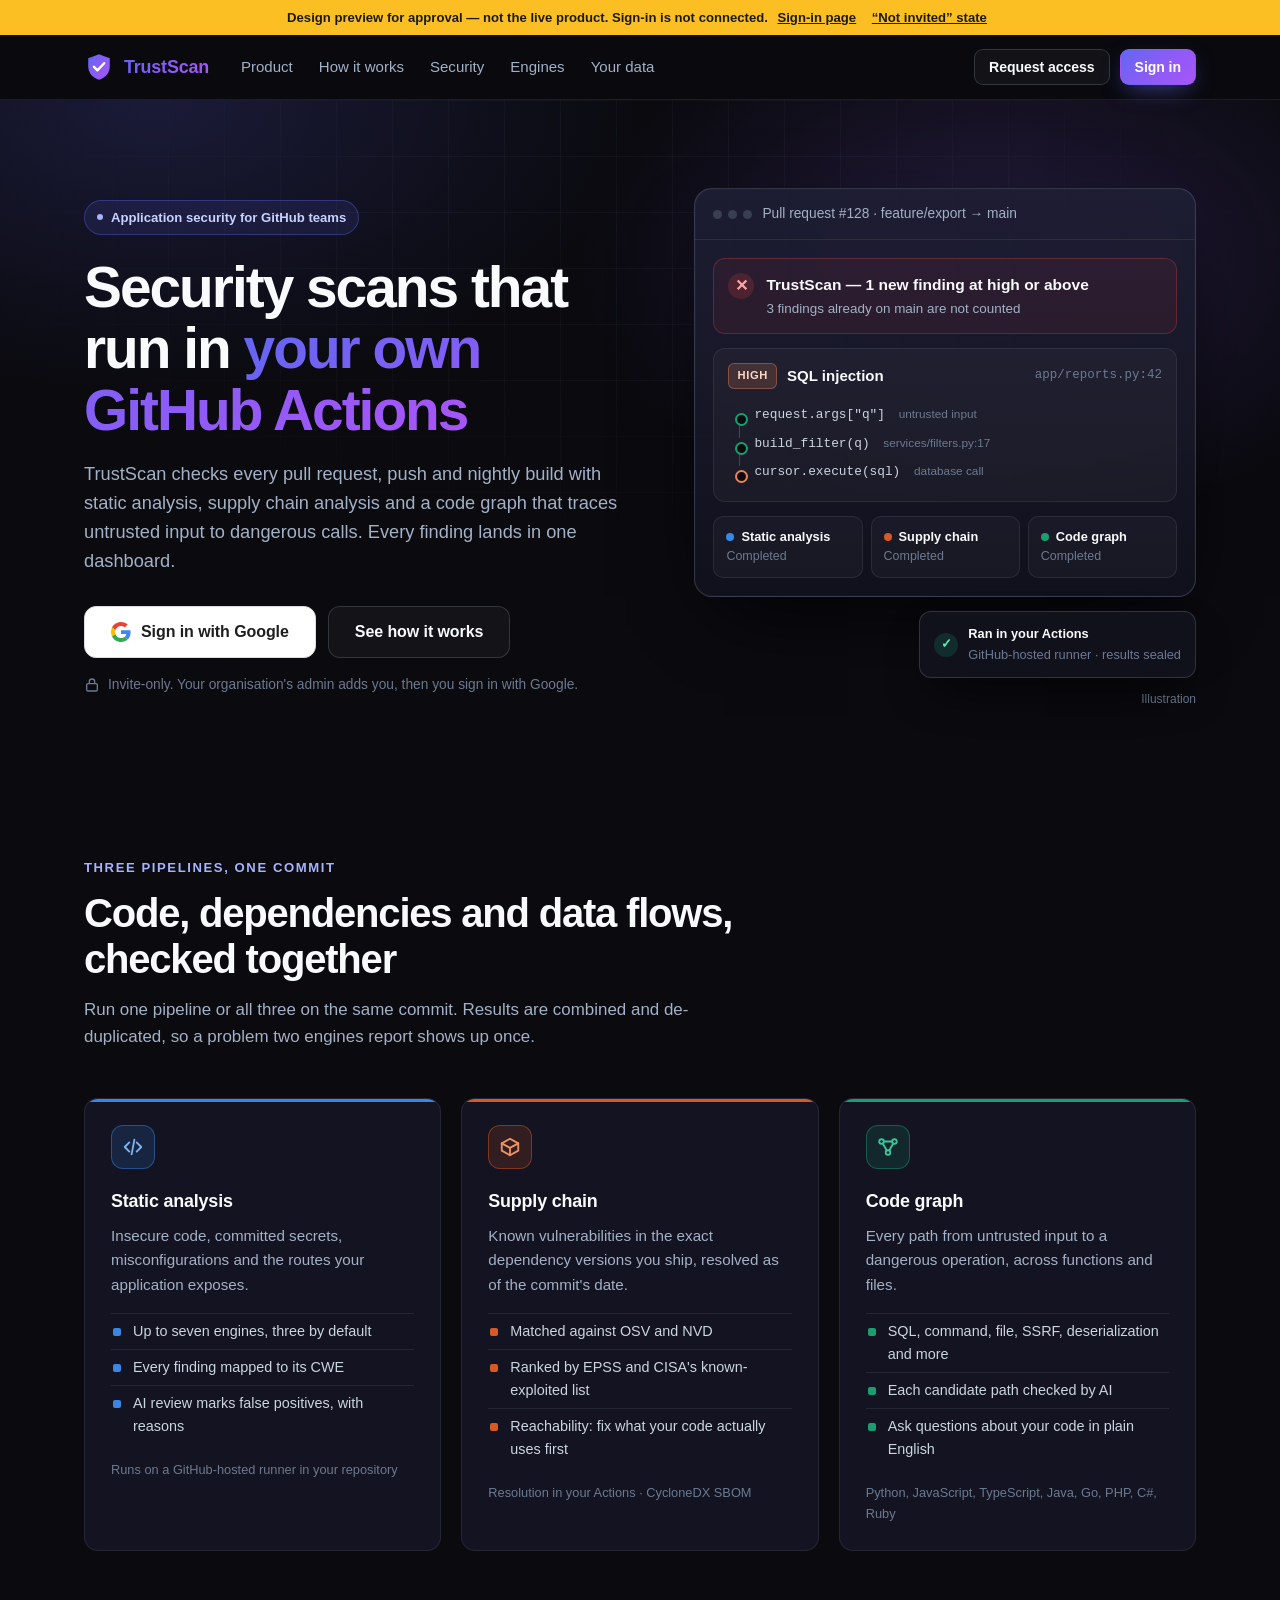
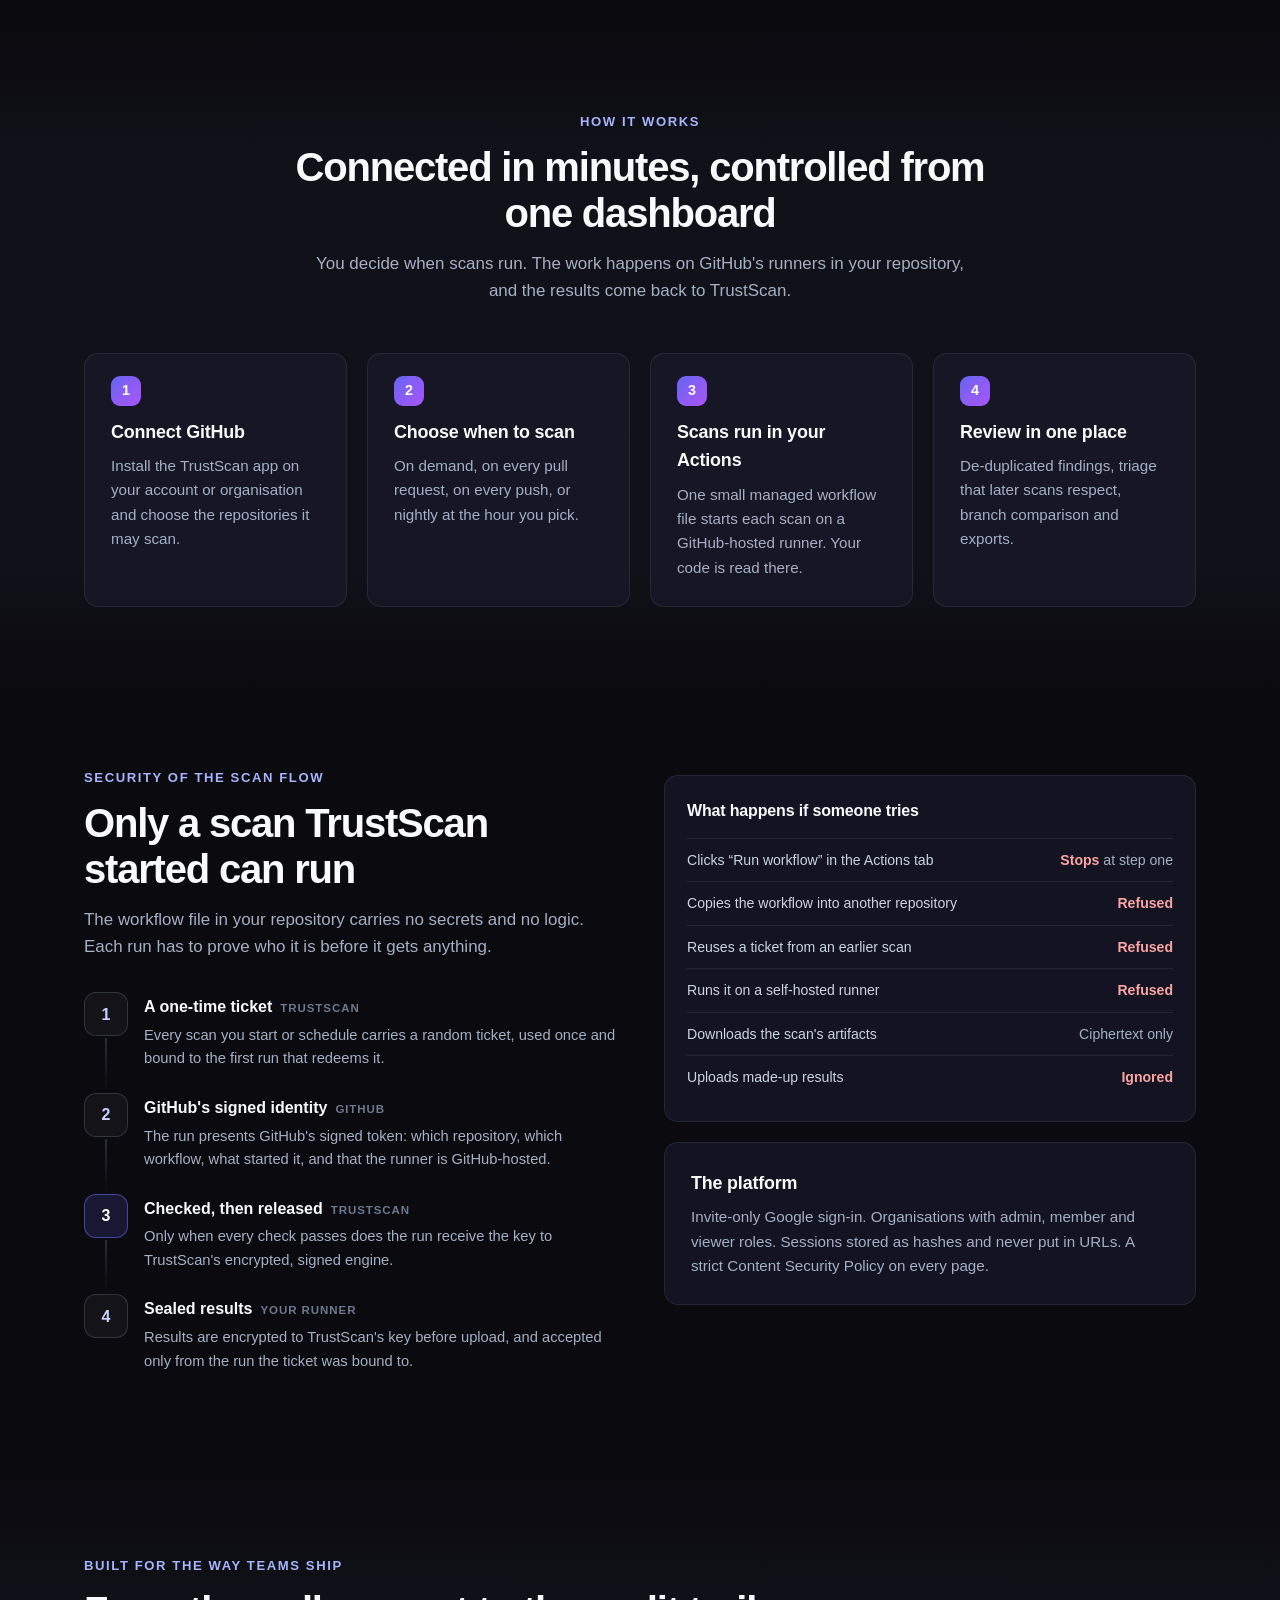
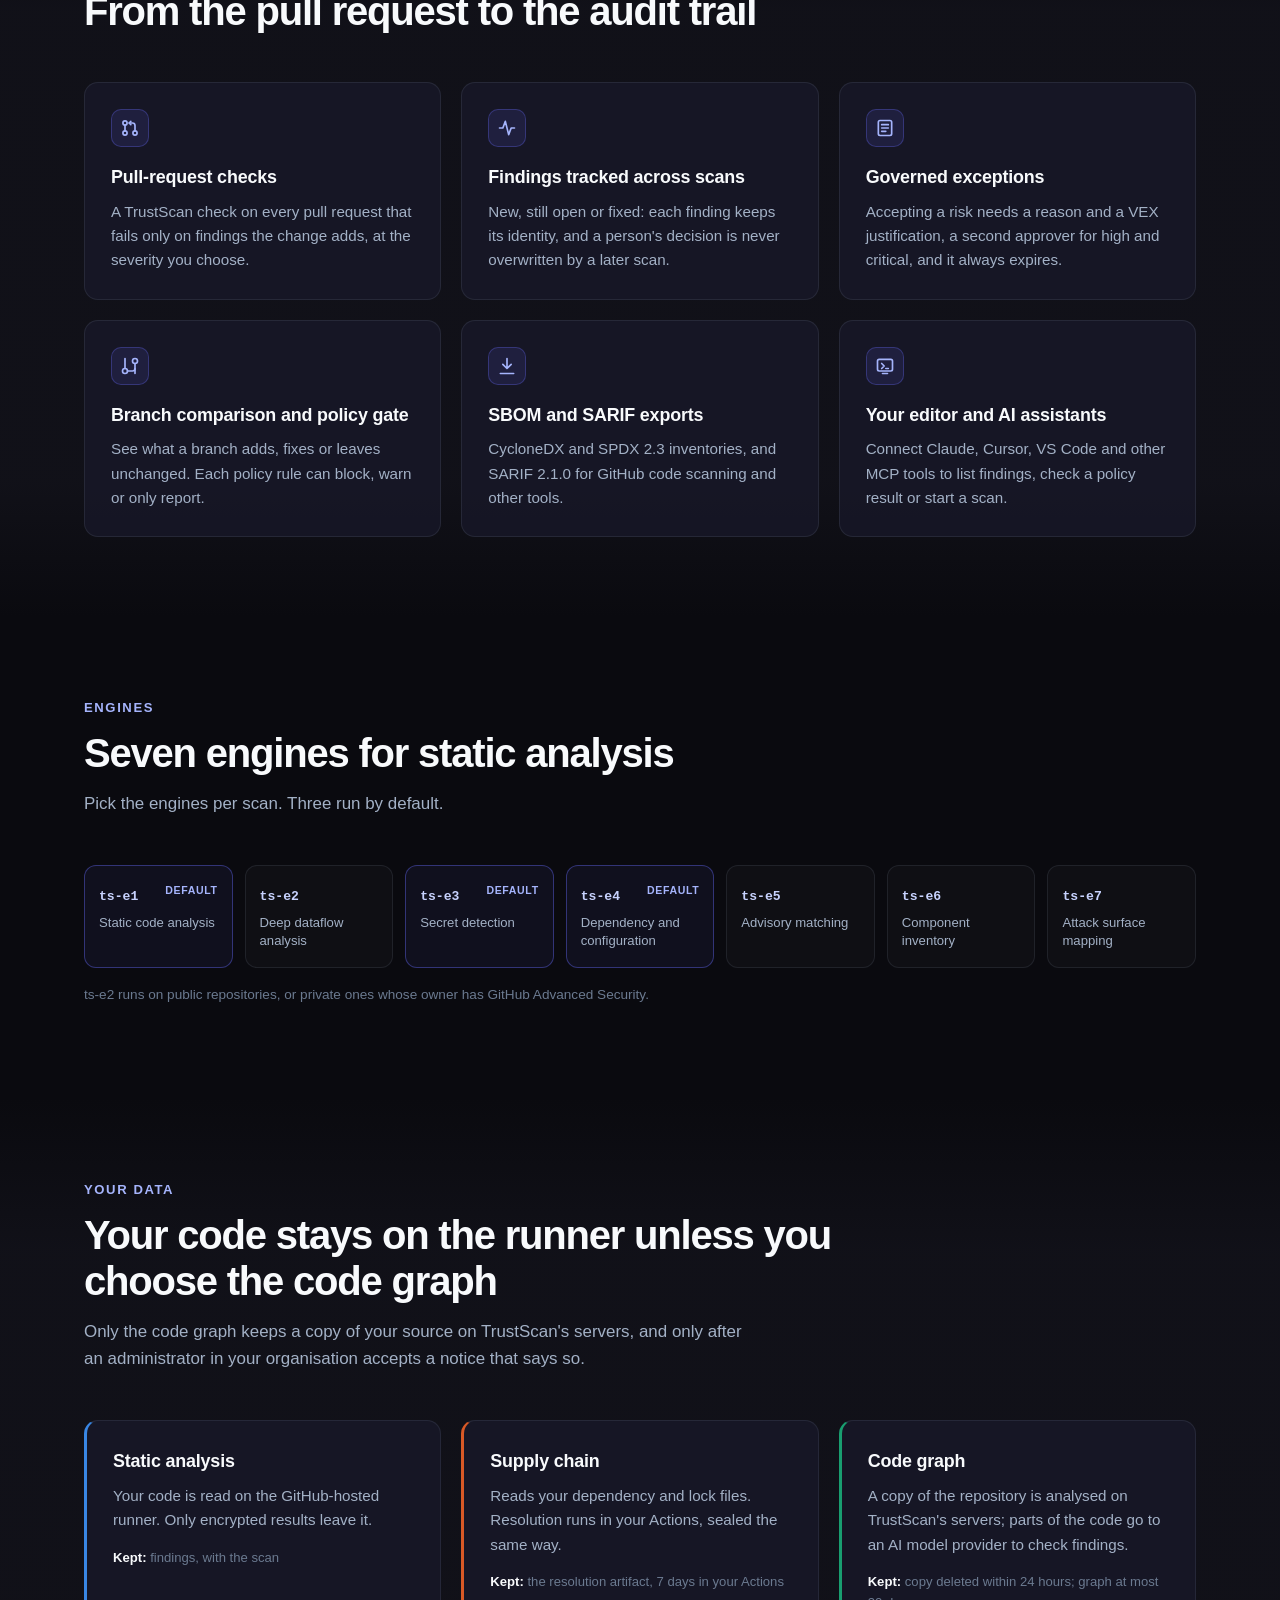
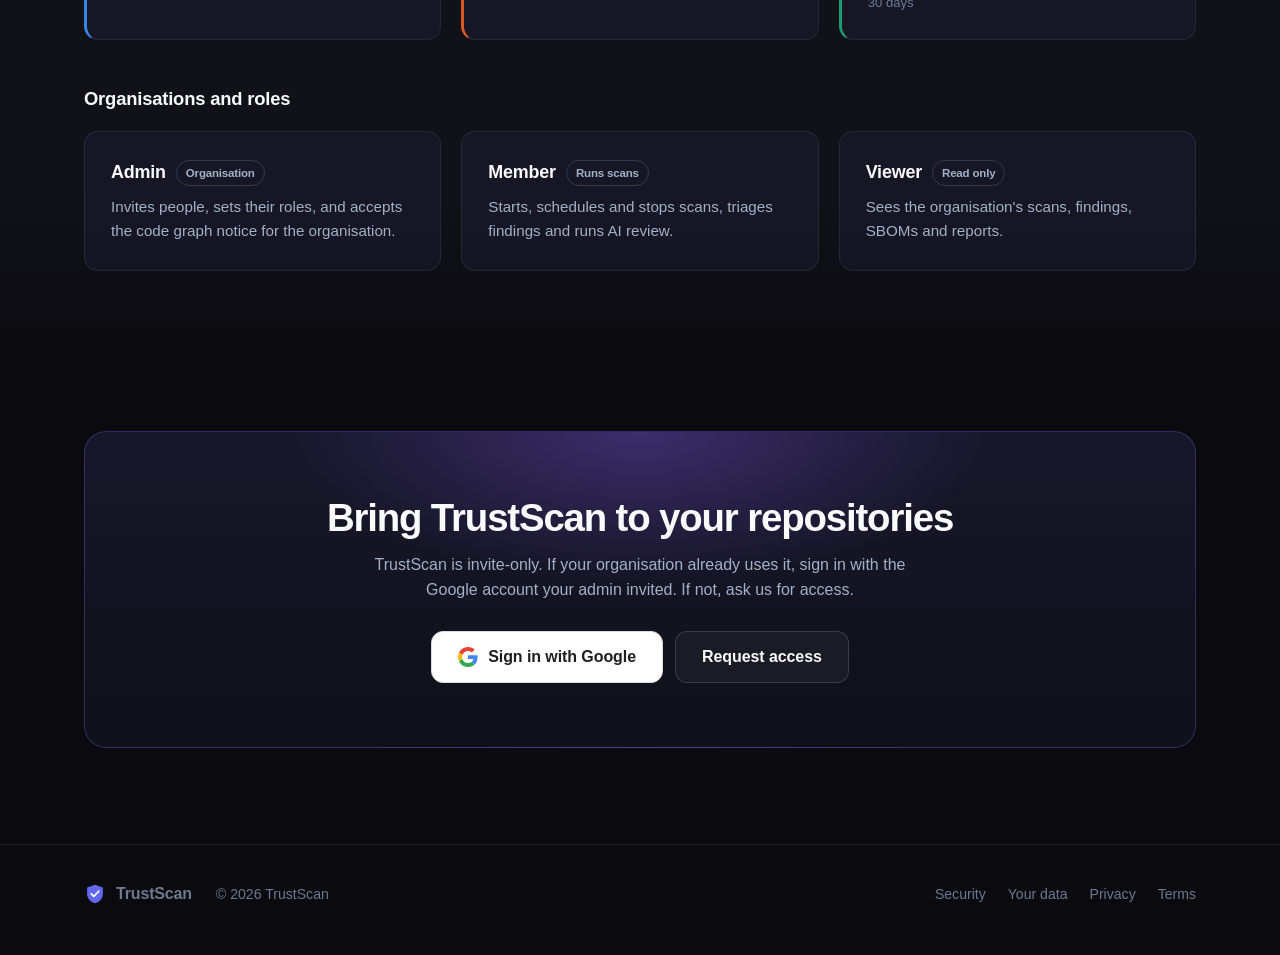
==== index.html @ fe44e4ca "TrustScan front page and sign-in page: design preview Co-Authored-By: Claude Opus 5.5 <noreply@anthr" ====
<!doctype html>
<html lang="en">
<head>
<meta charset="utf-8">
<meta name="viewport" content="width=device-width, initial-scale=1">
<title>TrustScan — Security scans that run in your own GitHub Actions</title>
<meta name="description" content="TrustScan checks every pull request, push and nightly build with static analysis, supply chain analysis and a code graph, and brings every finding into one dashboard.">
<meta name="theme-color" content="#0a0a0f">
<link rel="icon" href="favicon.svg" type="image/svg+xml">
<link rel="stylesheet" href="styles.css">
</head>
<body>

<div class="review-bar">Design preview for approval — not the live product. Sign-in is not connected.
  <a href="login.html">Sign-in page</a> <a href="login.html#not-invited">“Not invited” state</a></div>

<header class="nav">
  <div class="page">
    <a class="brand" href="#top" aria-label="TrustScan home">
      <svg width="30" height="30" viewBox="0 0 32 32" aria-hidden="true"><defs><linearGradient id="lg" x1="0" y1="0" x2="1" y2="1"><stop offset="0" stop-color="#6366f1"/><stop offset=".55" stop-color="#8b5cf6"/><stop offset="1" stop-color="#a855f7"/></linearGradient></defs><path d="M16 2.5 4.5 6.6v8.6c0 7.3 4.9 12.6 11.5 14.3 6.6-1.7 11.5-7 11.5-14.3V6.6L16 2.5Z" fill="url(#lg)"/><path d="m10.6 15.9 3.7 3.7 7.2-7.6" fill="none" stroke="#fff" stroke-width="2.6" stroke-linecap="round" stroke-linejoin="round"/></svg>
      <span class="brand-word">TrustScan</span>
    </a>
    <nav class="nav-links" aria-label="Sections">
      <a href="#pipelines">Product</a>
      <a href="#how">How it works</a>
      <a href="#security">Security</a>
      <a href="#engines">Engines</a>
      <a href="#data">Your data</a>
    </nav>
    <div class="nav-cta">
      <a class="btn btn-ghost btn-sm hide-sm" href="login.html#request">Request access</a>
      <a class="btn btn-primary btn-sm" href="login.html">Sign in</a>
    </div>
  </div>
</header>

<main id="top">

<!-- ── Hero ─────────────────────────────────────────────────────────── -->
<section class="hero">
  <div class="glow"></div><div class="grid-lines"></div>
  <div class="page">
    <div>
      <span class="eyebrow"><span class="dot"></span>Application security for GitHub teams</span>
      <h1>Security scans that run in <span class="accent">your own GitHub&nbsp;Actions</span></h1>
      <p class="lede">TrustScan checks every pull request, push and nightly build with static analysis, supply chain analysis and a code graph that traces untrusted input to dangerous calls. Every finding lands in one dashboard.</p>
      <div class="hero-cta">
        <a class="btn btn-google btn-lg" href="login.html">
          <svg width="20" height="20" viewBox="0 0 48 48" aria-hidden="true"><path fill="#EA4335" d="M24 9.5c3.54 0 6.71 1.22 9.21 3.6l6.85-6.85C35.9 2.38 30.47 0 24 0 14.62 0 6.51 5.38 2.56 13.22l7.98 6.19C12.43 13.72 17.74 9.5 24 9.5z"/><path fill="#4285F4" d="M46.98 24.55c0-1.57-.15-3.09-.38-4.55H24v9.02h12.94c-.58 2.96-2.26 5.48-4.78 7.18l7.73 6c4.51-4.18 7.09-10.36 7.09-17.65z"/><path fill="#FBBC05" d="M10.53 28.59c-.48-1.45-.76-2.99-.76-4.59s.27-3.14.76-4.59l-7.98-6.19C.92 16.46 0 20.12 0 24c0 3.88.92 7.54 2.56 10.78l7.97-6.19z"/><path fill="#34A853" d="M24 48c6.48 0 11.93-2.13 15.89-5.81l-7.73-6c-2.15 1.45-4.92 2.3-8.16 2.3-6.26 0-11.57-4.22-13.47-9.91l-7.98 6.19C6.51 42.62 14.62 48 24 48z"/></svg>
          Sign in with Google
        </a>
        <a class="btn btn-ghost btn-lg" href="#how">See how it works</a>
      </div>
      <p class="hero-note">
        <svg width="16" height="16" viewBox="0 0 24 24" fill="none" stroke="currentColor" stroke-width="2" aria-hidden="true"><rect x="4" y="10" width="16" height="11" rx="2"/><path d="M8 10V7a4 4 0 0 1 8 0v3"/></svg>
        Invite-only. Your organisation's admin adds you, then you sign in with Google.
      </p>
    </div>

    <div class="mock" aria-label="Illustration of a TrustScan pull-request check">
      <div class="mock-card">
        <div class="mock-head"><span class="mock-dots"><i></i><i></i><i></i></span>Pull request #128 · feature/export → main</div>
        <div class="mock-body">
          <div class="check">
            <div class="check-icon">✕</div>
            <div>
              <div class="check-title">TrustScan — 1 new finding at high or above</div>
              <div class="check-sub">3 findings already on main are not counted</div>
            </div>
          </div>
          <div class="finding">
            <div class="finding-top">
              <span class="sev">HIGH</span>
              <span class="finding-name">SQL injection</span>
              <span class="finding-loc">app/reports.py:42</span>
            </div>
            <ol class="trace">
              <li>request.args["q"] <span class="lbl">untrusted input</span></li>
              <li>build_filter(q) <span class="lbl">services/filters.py:17</span></li>
              <li class="sink">cursor.execute(sql) <span class="lbl">database call</span></li>
            </ol>
          </div>
          <div class="runs">
            <div class="run"><b><i style="background:var(--pipe-static)"></i>Static analysis</b><span>Completed</span></div>
            <div class="run"><b><i style="background:var(--pipe-supply)"></i>Supply chain</b><span>Completed</span></div>
            <div class="run"><b><i style="background:var(--pipe-graph)"></i>Code graph</b><span>Completed</span></div>
          </div>
        </div>
      </div>
      <div class="mock-float"><span class="ok">✓</span><div><b>Ran in your Actions</b><br><span style="color:var(--text-muted)">GitHub-hosted runner · results sealed</span></div></div>
      <p class="mock-caption">Illustration</p>
    </div>
  </div>
</section>

<!-- ── Pipelines ────────────────────────────────────────────────────── -->
<section class="section" id="pipelines">
  <div class="page">
    <div class="head">
      <div class="kicker">Three pipelines, one commit</div>
      <h2>Code, dependencies and data flows, checked together</h2>
      <p class="sub">Run one pipeline or all three on the same commit. Results are combined and de-duplicated, so a problem two engines report shows up once.</p>
    </div>
    <div class="pipes">
      <article class="card pipe" style="--c:var(--pipe-static)">
        <div class="pipe-icon"><svg width="22" height="22" viewBox="0 0 24 24" fill="none" stroke="#7fb4f2" stroke-width="2" stroke-linecap="round" stroke-linejoin="round" aria-hidden="true"><path d="m8 7-5 5 5 5M16 7l5 5-5 5M13.5 4l-3 16"/></svg></div>
        <h3>Static analysis</h3>
        <p>Insecure code, committed secrets, misconfigurations and the routes your application exposes.</p>
        <ul>
          <li>Up to seven engines, three by default</li>
          <li>Every finding mapped to its CWE</li>
          <li>AI review marks false positives, with reasons</li>
        </ul>
        <p class="where">Runs on a GitHub-hosted runner in your repository</p>
      </article>
      <article class="card pipe" style="--c:var(--pipe-supply)">
        <div class="pipe-icon"><svg width="22" height="22" viewBox="0 0 24 24" fill="none" stroke="#f0915f" stroke-width="2" stroke-linecap="round" stroke-linejoin="round" aria-hidden="true"><path d="M21 8 12 3 3 8v8l9 5 9-5V8Z"/><path d="m3 8 9 5 9-5M12 13v8"/></svg></div>
        <h3>Supply chain</h3>
        <p>Known vulnerabilities in the exact dependency versions you ship, resolved as of the commit's date.</p>
        <ul>
          <li>Matched against OSV and NVD</li>
          <li>Ranked by EPSS and CISA's known-exploited list</li>
          <li>Reachability: fix what your code actually uses first</li>
        </ul>
        <p class="where">Resolution in your Actions · CycloneDX SBOM</p>
      </article>
      <article class="card pipe" style="--c:var(--pipe-graph)">
        <div class="pipe-icon"><svg width="22" height="22" viewBox="0 0 24 24" fill="none" stroke="#3cc597" stroke-width="2" stroke-linecap="round" stroke-linejoin="round" aria-hidden="true"><circle cx="5" cy="6" r="2.5"/><circle cx="19" cy="6" r="2.5"/><circle cx="12" cy="18" r="2.5"/><path d="M7.5 6h9M6.3 8.2l4.4 7.6M17.7 8.2l-4.4 7.6"/></svg></div>
        <h3>Code graph</h3>
        <p>Every path from untrusted input to a dangerous operation, across functions and files.</p>
        <ul>
          <li>SQL, command, file, SSRF, deserialization and more</li>
          <li>Each candidate path checked by AI</li>
          <li>Ask questions about your code in plain English</li>
        </ul>
        <p class="where">Python, JavaScript, TypeScript, Java, Go, PHP, C#, Ruby</p>
      </article>
    </div>
  </div>
</section>

<!-- ── How it works ─────────────────────────────────────────────────── -->
<section class="section alt" id="how">
  <div class="page">
    <div class="head center">
      <div class="kicker">How it works</div>
      <h2>Connected in minutes, controlled from one dashboard</h2>
      <p class="sub">You decide when scans run. The work happens on GitHub's runners in your repository, and the results come back to TrustScan.</p>
    </div>
    <div class="steps">
      <div class="card step"><h3>Connect GitHub</h3><p>Install the TrustScan app on your account or organisation and choose the repositories it may scan.</p></div>
      <div class="card step"><h3>Choose when to scan</h3><p>On demand, on every pull request, on every push, or nightly at the hour you pick.</p></div>
      <div class="card step"><h3>Scans run in your Actions</h3><p>One small managed workflow file starts each scan on a GitHub-hosted runner. Your code is read there.</p></div>
      <div class="card step"><h3>Review in one place</h3><p>De-duplicated findings, triage that later scans respect, branch comparison and exports.</p></div>
    </div>
  </div>
</section>

<!-- ── Security ─────────────────────────────────────────────────────── -->
<section class="section" id="security">
  <div class="page sec-grid">
    <div>
      <div class="kicker">Security of the scan flow</div>
      <h2>Only a scan TrustScan started can run</h2>
      <p class="sub" style="margin-bottom:32px">The workflow file in your repository carries no secrets and no logic. Each run has to prove who it is before it gets anything.</p>
      <ol class="flow">
        <li><span class="n">1</span><div><h4>A one-time ticket<span class="who">TrustScan</span></h4><p>Every scan you start or schedule carries a random ticket, used once and bound to the first run that redeems it.</p></div></li>
        <li><span class="n">2</span><div><h4>GitHub's signed identity<span class="who">GitHub</span></h4><p>The run presents GitHub's signed token: which repository, which workflow, what started it, and that the runner is GitHub-hosted.</p></div></li>
        <li class="gate"><span class="n">3</span><div><h4>Checked, then released<span class="who">TrustScan</span></h4><p>Only when every check passes does the run receive the key to TrustScan's encrypted, signed engine.</p></div></li>
        <li><span class="n">4</span><div><h4>Sealed results<span class="who">Your runner</span></h4><p>Results are encrypted to TrustScan's key before upload, and accepted only from the run the ticket was bound to.</p></div></li>
      </ol>
    </div>
    <div>
      <div class="card blocked">
        <h3>What happens if someone tries</h3>
        <table>
          <tr><td>Clicks “Run workflow” in the Actions tab</td><td><span class="tag-x">Stops</span> at step one</td></tr>
          <tr><td>Copies the workflow into another repository</td><td><span class="tag-x">Refused</span></td></tr>
          <tr><td>Reuses a ticket from an earlier scan</td><td><span class="tag-x">Refused</span></td></tr>
          <tr><td>Runs it on a self-hosted runner</td><td><span class="tag-x">Refused</span></td></tr>
          <tr><td>Downloads the scan's artifacts</td><td>Ciphertext only</td></tr>
          <tr><td>Uploads made-up results</td><td><span class="tag-x">Ignored</span></td></tr>
        </table>
      </div>
      <div class="card" style="margin-top:20px">
        <h3>The platform</h3>
        <p>Invite-only Google sign-in. Organisations with admin, member and viewer roles. Sessions stored as hashes and never put in URLs. A strict Content Security Policy on every page.</p>
      </div>
    </div>
  </div>
</section>

<!-- ── Features ─────────────────────────────────────────────────────── -->
<section class="section alt" id="features">
  <div class="page">
    <div class="head">
      <div class="kicker">Built for the way teams ship</div>
      <h2>From the pull request to the audit trail</h2>
    </div>
    <div class="features">
      <article class="card feature"><div class="ico"><svg width="20" height="20" viewBox="0 0 24 24" fill="none" stroke="#a5b4fc" stroke-width="2" stroke-linecap="round" stroke-linejoin="round" aria-hidden="true"><circle cx="6" cy="6" r="2.5"/><circle cx="6" cy="18" r="2.5"/><circle cx="18" cy="18" r="2.5"/><path d="M6 8.5v7M18 15.5V9a3 3 0 0 0-3-3h-4"/><path d="m13 4-2 2 2 2"/></svg></div><h3>Pull-request checks</h3><p>A TrustScan check on every pull request that fails only on findings the change adds, at the severity you choose.</p></article>
      <article class="card feature"><div class="ico"><svg width="20" height="20" viewBox="0 0 24 24" fill="none" stroke="#a5b4fc" stroke-width="2" stroke-linecap="round" stroke-linejoin="round" aria-hidden="true"><path d="M3 12h4l3-8 4 16 3-8h4"/></svg></div><h3>Findings tracked across scans</h3><p>New, still open or fixed: each finding keeps its identity, and a person's decision is never overwritten by a later scan.</p></article>
      <article class="card feature"><div class="ico"><svg width="20" height="20" viewBox="0 0 24 24" fill="none" stroke="#a5b4fc" stroke-width="2" stroke-linecap="round" stroke-linejoin="round" aria-hidden="true"><rect x="4" y="3" width="16" height="18" rx="2"/><path d="M8 8h8M8 12h8M8 16h5"/></svg></div><h3>Governed exceptions</h3><p>Accepting a risk needs a reason and a VEX justification, a second approver for high and critical, and it always expires.</p></article>
      <article class="card feature"><div class="ico"><svg width="20" height="20" viewBox="0 0 24 24" fill="none" stroke="#a5b4fc" stroke-width="2" stroke-linecap="round" stroke-linejoin="round" aria-hidden="true"><path d="M6 3v12M18 9v12"/><circle cx="6" cy="18" r="3"/><circle cx="18" cy="6" r="3"/><path d="M9 18h6a3 3 0 0 0 3-3"/></svg></div><h3>Branch comparison and policy gate</h3><p>See what a branch adds, fixes or leaves unchanged. Each policy rule can block, warn or only report.</p></article>
      <article class="card feature"><div class="ico"><svg width="20" height="20" viewBox="0 0 24 24" fill="none" stroke="#a5b4fc" stroke-width="2" stroke-linecap="round" stroke-linejoin="round" aria-hidden="true"><path d="M12 3v12M7 10l5 5 5-5M4 21h16"/></svg></div><h3>SBOM and SARIF exports</h3><p>CycloneDX and SPDX 2.3 inventories, and SARIF 2.1.0 for GitHub code scanning and other tools.</p></article>
      <article class="card feature"><div class="ico"><svg width="20" height="20" viewBox="0 0 24 24" fill="none" stroke="#a5b4fc" stroke-width="2" stroke-linecap="round" stroke-linejoin="round" aria-hidden="true"><rect x="3" y="4" width="18" height="14" rx="2"/><path d="m8 9 3 3-3 3M13 15h3M9 21h6"/></svg></div><h3>Your editor and AI assistants</h3><p>Connect Claude, Cursor, VS Code and other MCP tools to list findings, check a policy result or start a scan.</p></article>
    </div>
  </div>
</section>

<!-- ── Engines ──────────────────────────────────────────────────────── -->
<section class="section" id="engines">
  <div class="page">
    <div class="head">
      <div class="kicker">Engines</div>
      <h2>Seven engines for static analysis</h2>
      <p class="sub">Pick the engines per scan. Three run by default.</p>
    </div>
    <div class="engines">
      <div class="engine on"><code>ts-e1</code><span class="def">Default</span><p>Static code analysis</p></div>
      <div class="engine"><code>ts-e2</code><p>Deep dataflow analysis</p></div>
      <div class="engine on"><code>ts-e3</code><span class="def">Default</span><p>Secret detection</p></div>
      <div class="engine on"><code>ts-e4</code><span class="def">Default</span><p>Dependency and configuration</p></div>
      <div class="engine"><code>ts-e5</code><p>Advisory matching</p></div>
      <div class="engine"><code>ts-e6</code><p>Component inventory</p></div>
      <div class="engine"><code>ts-e7</code><p>Attack surface mapping</p></div>
    </div>
    <p class="engines-note">ts-e2 runs on public repositories, or private ones whose owner has GitHub Advanced Security.</p>
  </div>
</section>

<!-- ── Data ─────────────────────────────────────────────────────────── -->
<section class="section alt" id="data">
  <div class="page">
    <div class="head">
      <div class="kicker">Your data</div>
      <h2>Your code stays on the runner unless you choose the code graph</h2>
      <p class="sub">Only the code graph keeps a copy of your source on TrustScan's servers, and only after an administrator in your organisation accepts a notice that says so.</p>
    </div>
    <div class="data">
      <article class="card" style="--c:var(--pipe-static)"><h3>Static analysis</h3><p>Your code is read on the GitHub-hosted runner. Only encrypted results leave it.</p><p class="k"><b>Kept:</b> findings, with the scan</p></article>
      <article class="card" style="--c:var(--pipe-supply)"><h3>Supply chain</h3><p>Reads your dependency and lock files. Resolution runs in your Actions, sealed the same way.</p><p class="k"><b>Kept:</b> the resolution artifact, 7 days in your Actions</p></article>
      <article class="card" style="--c:var(--pipe-graph)"><h3>Code graph</h3><p>A copy of the repository is analysed on TrustScan's servers; parts of the code go to an AI model provider to check findings.</p><p class="k"><b>Kept:</b> copy deleted within 24 hours; graph at most 30 days</p></article>
    </div>
    <h3 class="roles-title">Organisations and roles</h3>
    <div class="roles">
      <article class="card role"><h3>Admin <span class="pill">Organisation</span></h3><p>Invites people, sets their roles, and accepts the code graph notice for the organisation.</p></article>
      <article class="card role"><h3>Member <span class="pill">Runs scans</span></h3><p>Starts, schedules and stops scans, triages findings and runs AI review.</p></article>
      <article class="card role"><h3>Viewer <span class="pill">Read only</span></h3><p>Sees the organisation's scans, findings, SBOMs and reports.</p></article>
    </div>
  </div>
</section>

<!-- ── CTA ──────────────────────────────────────────────────────────── -->
<section class="section" id="access" style="padding-bottom:0">
  <div class="page">
    <div class="cta">
      <h2>Bring TrustScan to your repositories</h2>
      <p>TrustScan is invite-only. If your organisation already uses it, sign in with the Google account your admin invited. If not, ask us for access.</p>
      <div class="hero-cta">
        <a class="btn btn-google btn-lg" href="login.html">
          <svg width="20" height="20" viewBox="0 0 48 48" aria-hidden="true"><path fill="#EA4335" d="M24 9.5c3.54 0 6.71 1.22 9.21 3.6l6.85-6.85C35.9 2.38 30.47 0 24 0 14.62 0 6.51 5.38 2.56 13.22l7.98 6.19C12.43 13.72 17.74 9.5 24 9.5z"/><path fill="#4285F4" d="M46.98 24.55c0-1.57-.15-3.09-.38-4.55H24v9.02h12.94c-.58 2.96-2.26 5.48-4.78 7.18l7.73 6c4.51-4.18 7.09-10.36 7.09-17.65z"/><path fill="#FBBC05" d="M10.53 28.59c-.48-1.45-.76-2.99-.76-4.59s.27-3.14.76-4.59l-7.98-6.19C.92 16.46 0 20.12 0 24c0 3.88.92 7.54 2.56 10.78l7.97-6.19z"/><path fill="#34A853" d="M24 48c6.48 0 11.93-2.13 15.89-5.81l-7.73-6c-2.15 1.45-4.92 2.3-8.16 2.3-6.26 0-11.57-4.22-13.47-9.91l-7.98 6.19C6.51 42.62 14.62 48 24 48z"/></svg>
          Sign in with Google
        </a>
        <a class="btn btn-ghost btn-lg" href="login.html#request">Request access</a>
      </div>
    </div>
  </div>
</section>

</main>

<footer class="footer">
  <div class="page">
    <a class="brand" href="#top" style="font-size:1rem">
      <svg width="22" height="22" viewBox="0 0 32 32" aria-hidden="true"><path d="M16 2.5 4.5 6.6v8.6c0 7.3 4.9 12.6 11.5 14.3 6.6-1.7 11.5-7 11.5-14.3V6.6L16 2.5Z" fill="#6366f1"/><path d="m10.6 15.9 3.7 3.7 7.2-7.6" fill="none" stroke="#fff" stroke-width="2.6" stroke-linecap="round" stroke-linejoin="round"/></svg>
      <span>TrustScan</span>
    </a>
    <span>© 2026 TrustScan</span>
    <nav aria-label="Footer">
      <a href="#security">Security</a>
      <a href="#data">Your data</a>
      <a href="#" title="To be written">Privacy</a>
      <a href="#" title="To be written">Terms</a>
    </nav>
  </div>
</footer>

</body>
</html>
---- styles.css ----
/* TrustScan site. Same tokens as the app (frontend/src/index.css), so the
   pages move into the app without a second palette. No scripts and no
   external fonts: it runs under the app's Content Security Policy as is. */

:root {
  --bg-primary: #0a0a0f;
  --bg-secondary: #12121a;
  --bg-tertiary: #1a1a2e;
  --bg-card: rgba(26, 26, 46, 0.62);
  --bg-card-solid: #14141f;
  --accent-primary: #6366f1;
  --accent-secondary: #8b5cf6;
  --accent-success: #10b981;
  --accent-danger: #ef4444;
  --pipe-static: #3987e5;
  --pipe-supply: #d95926;
  --pipe-graph: #199e70;
  --sev-high: #ec835a;
  --text-primary: #f8fafc;
  --text-secondary: #a3b1c6;
  --text-muted: #6b7a90;
  --border: rgba(148, 163, 184, 0.13);
  --border-strong: rgba(148, 163, 184, 0.24);
  --gradient-primary: linear-gradient(135deg, #6366f1 0%, #8b5cf6 50%, #a855f7 100%);
  --font-sans: 'Inter', -apple-system, BlinkMacSystemFont, 'Segoe UI', Roboto, 'Helvetica Neue', Arial, sans-serif;
  --font-mono: 'JetBrains Mono', 'Fira Code', ui-monospace, SFMono-Regular, Menlo, Consolas, monospace;
  --radius: 14px;
  --radius-sm: 8px;
  --page: 1160px;
}

* { box-sizing: border-box; }
html { scroll-behavior: smooth; }
body {
  margin: 0;
  background: var(--bg-primary);
  color: var(--text-primary);
  font-family: var(--font-sans);
  font-size: 16px;
  line-height: 1.6;
  -webkit-font-smoothing: antialiased;
  overflow-x: hidden;
}
a { color: inherit; text-decoration: none; }
img, svg { display: block; }
code, .mono { font-family: var(--font-mono); }

.page { width: 100%; max-width: var(--page); margin: 0 auto; padding: 0 24px; }

/* ── Background glow ─────────────────────────────────────────────────── */
.glow {
  position: absolute; inset: 0 0 auto 0; height: 900px; pointer-events: none; z-index: 0;
  background:
    radial-gradient(600px 380px at 78% 18%, rgba(139, 92, 246, 0.20), transparent 70%),
    radial-gradient(700px 420px at 12% 0%, rgba(99, 102, 241, 0.18), transparent 70%);
}
.grid-lines {
  position: absolute; inset: 0 0 auto 0; height: 760px; pointer-events: none; z-index: 0;
  background-image:
    linear-gradient(rgba(148, 163, 184, 0.05) 1px, transparent 1px),
    linear-gradient(90deg, rgba(148, 163, 184, 0.05) 1px, transparent 1px);
  background-size: 56px 56px;
  mask-image: radial-gradient(ellipse 70% 60% at 50% 20%, #000 30%, transparent 75%);
  -webkit-mask-image: radial-gradient(ellipse 70% 60% at 50% 20%, #000 30%, transparent 75%);
}

/* ── Navigation ──────────────────────────────────────────────────────── */
.nav {
  position: sticky; top: 0; z-index: 20;
  background: rgba(10, 10, 15, 0.72);
  backdrop-filter: saturate(140%) blur(14px);
  -webkit-backdrop-filter: saturate(140%) blur(14px);
  border-bottom: 1px solid var(--border);
}
.nav .page { display: flex; align-items: center; gap: 32px; height: 64px; }
.brand { display: flex; align-items: center; gap: 10px; font-weight: 700; font-size: 1.12rem; letter-spacing: -0.01em; }
.brand-word { background: var(--gradient-primary); -webkit-background-clip: text; background-clip: text; color: transparent; }
.nav-links { display: flex; gap: 26px; font-size: 0.94rem; color: var(--text-secondary); }
.nav-links a:hover { color: var(--text-primary); }
.nav-cta { margin-left: auto; display: flex; gap: 10px; align-items: center; }

/* ── Buttons ─────────────────────────────────────────────────────────── */
.btn {
  display: inline-flex; align-items: center; justify-content: center; gap: 10px;
  height: 44px; padding: 0 20px; border-radius: 10px;
  font-weight: 600; font-size: 0.95rem; letter-spacing: -0.005em;
  border: 1px solid transparent; transition: transform 150ms ease, box-shadow 150ms ease, background 150ms ease, border-color 150ms ease;
  white-space: nowrap;
}
.btn:hover { transform: translateY(-1px); }
.btn:focus-visible { outline: 2px solid #a5b4fc; outline-offset: 3px; }
.btn-primary { background: var(--gradient-primary); color: #fff; box-shadow: 0 8px 24px -8px rgba(99, 102, 241, 0.7); }
.btn-primary:hover { box-shadow: 0 10px 30px -8px rgba(139, 92, 246, 0.85); }
.btn-ghost { background: rgba(255, 255, 255, 0.04); border-color: var(--border-strong); color: var(--text-primary); }
.btn-ghost:hover { background: rgba(255, 255, 255, 0.08); }
.btn-sm { height: 36px; padding: 0 14px; font-size: 0.88rem; border-radius: 9px; }
.btn-google { background: #fff; color: #1f1f1f; border-color: #dadce0; font-weight: 600; }
.btn-google:hover { background: #f8f9fa; box-shadow: 0 6px 20px -8px rgba(255, 255, 255, 0.35); }
.btn-lg { height: 52px; padding: 0 26px; font-size: 1rem; border-radius: 12px; }

/* ── Hero ────────────────────────────────────────────────────────────── */
.hero { position: relative; padding: 88px 0 56px; }
.hero .page { position: relative; z-index: 1; display: grid; grid-template-columns: 1.05fr 0.95fr; gap: 56px; align-items: center; }
.eyebrow {
  display: inline-flex; align-items: center; gap: 8px;
  padding: 6px 12px; border-radius: 999px; font-size: 0.82rem; font-weight: 600; color: #c7d2fe;
  background: rgba(99, 102, 241, 0.12); border: 1px solid rgba(99, 102, 241, 0.35);
}
.eyebrow .dot { width: 6px; height: 6px; border-radius: 50%; background: #a5b4fc; }
.hero h1 {
  margin: 22px 0 18px; font-size: clamp(2.35rem, 4.6vw, 3.55rem); line-height: 1.08;
  letter-spacing: -0.035em; font-weight: 800;
}
.hero h1 .accent { background: var(--gradient-primary); -webkit-background-clip: text; background-clip: text; color: transparent; }
.lede { font-size: 1.14rem; color: var(--text-secondary); max-width: 560px; margin: 0 0 30px; }
.hero-cta { display: flex; flex-wrap: wrap; gap: 12px; align-items: center; }
.hero-note { margin-top: 16px; font-size: 0.86rem; color: var(--text-muted); display: flex; gap: 8px; align-items: center; }

/* Product illustration */
.mock { position: relative; }
.mock-card {
  background: linear-gradient(180deg, rgba(30, 30, 52, 0.92), rgba(18, 18, 30, 0.92));
  border: 1px solid var(--border-strong); border-radius: 18px;
  box-shadow: 0 30px 80px -30px rgba(0, 0, 0, 0.9), 0 0 0 1px rgba(255, 255, 255, 0.02) inset;
  overflow: hidden;
}
.mock-head { display: flex; align-items: center; gap: 10px; padding: 14px 18px; border-bottom: 1px solid var(--border); font-size: 0.86rem; color: var(--text-secondary); }
.mock-dots { display: flex; gap: 6px; }
.mock-dots i { width: 9px; height: 9px; border-radius: 50%; background: rgba(148, 163, 184, 0.25); }
.mock-body { padding: 18px; }
.check {
  display: flex; gap: 12px; align-items: flex-start; padding: 14px; border-radius: 12px;
  background: rgba(239, 68, 68, 0.08); border: 1px solid rgba(239, 68, 68, 0.28);
}
.check-icon { flex: none; width: 26px; height: 26px; border-radius: 50%; background: rgba(239, 68, 68, 0.18); display: grid; place-items: center; color: #fca5a5; font-weight: 700; }
.check-title { font-weight: 700; font-size: 0.97rem; }
.check-sub { color: var(--text-secondary); font-size: 0.84rem; }
.finding { margin-top: 14px; padding: 14px; border-radius: 12px; background: rgba(255, 255, 255, 0.03); border: 1px solid var(--border); }
.finding-top { display: flex; align-items: center; gap: 10px; flex-wrap: wrap; }
.sev { font-size: 0.7rem; font-weight: 800; letter-spacing: 0.06em; padding: 3px 8px; border-radius: 6px; color: #fed7c3; background: rgba(236, 131, 90, 0.18); border: 1px solid rgba(236, 131, 90, 0.4); }
.finding-name { font-weight: 650; font-size: 0.94rem; }
.finding-loc { margin-left: auto; font-family: var(--font-mono); font-size: 0.78rem; color: var(--text-muted); }
.trace { margin: 12px 0 0; padding: 0; list-style: none; position: relative; }
.trace li { position: relative; padding: 4px 0 4px 26px; font-family: var(--font-mono); font-size: 0.8rem; color: #cbd5e1; }
.trace li::before { content: ""; position: absolute; left: 7px; top: 12px; width: 9px; height: 9px; border-radius: 50%; background: var(--bg-primary); border: 2px solid var(--pipe-graph); }
.trace li:not(:last-child)::after { content: ""; position: absolute; left: 11px; top: 22px; bottom: -8px; width: 1px; background: rgba(25, 158, 112, 0.5); }
.trace .lbl { color: var(--text-muted); font-family: var(--font-sans); font-size: 0.74rem; margin-left: 6px; }
.trace li.sink::before { border-color: var(--sev-high); }
.runs { display: grid; grid-template-columns: repeat(3, 1fr); gap: 8px; margin-top: 14px; }
.run { padding: 10px 12px; border-radius: 10px; background: rgba(255, 255, 255, 0.03); border: 1px solid var(--border); font-size: 0.78rem; }
.run b { display: flex; align-items: center; gap: 7px; font-size: 0.8rem; font-weight: 650; }
.run b i { width: 8px; height: 8px; border-radius: 50%; }
.run span { color: var(--text-muted); }
.mock-caption { margin-top: 12px; font-size: 0.75rem; color: var(--text-muted); text-align: right; }
.mock-float {
  position: relative; width: fit-content; margin: 14px 0 0 auto; padding: 12px 14px; border-radius: 12px;
  background: rgba(18, 18, 30, 0.96); border: 1px solid var(--border-strong); box-shadow: 0 20px 50px -20px #000;
  font-size: 0.8rem; display: flex; gap: 10px; align-items: center;
}
.mock-float .ok { width: 24px; height: 24px; border-radius: 50%; display: grid; place-items: center; background: rgba(16, 185, 129, 0.16); color: #6ee7b7; font-weight: 800; }

/* ── Sections ────────────────────────────────────────────────────────── */
section { position: relative; }
.section { padding: 80px 0; }
.section.alt { background: linear-gradient(180deg, rgba(18, 18, 26, 0.0), rgba(18, 18, 26, 0.85) 18%, rgba(18, 18, 26, 0.85) 82%, rgba(18, 18, 26, 0)); }
.kicker { font-size: 0.82rem; font-weight: 700; letter-spacing: 0.12em; text-transform: uppercase; color: #a5b4fc; }
.section h2 { margin: 12px 0 14px; font-size: clamp(1.8rem, 3.2vw, 2.5rem); line-height: 1.15; letter-spacing: -0.03em; font-weight: 800; max-width: 760px; }
.section .sub { color: var(--text-secondary); font-size: 1.06rem; max-width: 680px; margin: 0; }
.head { margin-bottom: 48px; }
.head.center { text-align: center; }
.head.center h2, .head.center .sub { margin-left: auto; margin-right: auto; }

.card {
  background: var(--bg-card); border: 1px solid var(--border); border-radius: var(--radius);
  padding: 26px; transition: border-color 200ms ease, transform 200ms ease;
}
.card:hover { border-color: var(--border-strong); }
.card h3 { margin: 0 0 8px; font-size: 1.12rem; letter-spacing: -0.01em; }
.card p { margin: 0; color: var(--text-secondary); font-size: 0.95rem; }

/* Pipelines */
.pipes { display: grid; grid-template-columns: repeat(3, 1fr); gap: 20px; }
.pipe { position: relative; overflow: hidden; }
.pipe::before { content: ""; position: absolute; inset: 0 0 auto 0; height: 3px; background: var(--c); }
.pipe-icon { width: 44px; height: 44px; border-radius: 12px; display: grid; place-items: center; margin-bottom: 18px; background: color-mix(in srgb, var(--c) 16%, transparent); border: 1px solid color-mix(in srgb, var(--c) 45%, transparent); }
.pipe ul { margin: 16px 0 0; padding: 0; list-style: none; }
.pipe li { position: relative; padding: 6px 0 6px 22px; font-size: 0.9rem; color: #cbd5e1; border-top: 1px solid var(--border); }
.pipe li::before { content: ""; position: absolute; left: 2px; top: 14px; width: 8px; height: 8px; border-radius: 2px; background: var(--c); }
.pipe .where { margin-top: 16px; font-size: 0.8rem; color: var(--text-muted); }

/* Steps */
.steps { display: grid; grid-template-columns: repeat(4, 1fr); gap: 20px; counter-reset: step; }
.step { position: relative; padding-top: 58px; }
.step::before {
  counter-increment: step; content: counter(step);
  position: absolute; top: 22px; left: 26px; width: 30px; height: 30px; border-radius: 9px;
  display: grid; place-items: center; font-weight: 800; font-size: 0.9rem; color: #fff; background: var(--gradient-primary);
}
.step h3 { margin-top: 6px; }

/* Security */
.sec-grid { display: grid; grid-template-columns: 1fr 1fr; gap: 48px; align-items: start; }
.flow { list-style: none; margin: 0; padding: 0; position: relative; }
.flow li { position: relative; display: grid; grid-template-columns: 44px 1fr; gap: 16px; padding-bottom: 22px; }
.flow li:not(:last-child)::after { content: ""; position: absolute; left: 21px; top: 46px; bottom: 2px; width: 2px; background: linear-gradient(var(--border-strong), transparent); }
.flow .n { width: 44px; height: 44px; border-radius: 12px; display: grid; place-items: center; font-weight: 800; background: rgba(255, 255, 255, 0.04); border: 1px solid var(--border-strong); color: #c7d2fe; }
.flow li.gate .n { background: rgba(99, 102, 241, 0.16); border-color: rgba(99, 102, 241, 0.6); color: #fff; }
.flow h4 { margin: 2px 0 4px; font-size: 1rem; }
.flow p { margin: 0; color: var(--text-secondary); font-size: 0.92rem; }
.who { font-size: 0.72rem; font-weight: 700; letter-spacing: 0.08em; text-transform: uppercase; color: var(--text-muted); margin-left: 8px; }
.blocked { margin-top: 8px; padding: 22px; }
.blocked h3 { font-size: 1rem; margin-bottom: 14px; }
.blocked table { width: 100%; border-collapse: collapse; font-size: 0.88rem; }
.blocked td { padding: 10px 0; border-top: 1px solid var(--border); vertical-align: top; }
.blocked td:first-child { color: #cbd5e1; padding-right: 14px; }
.blocked td:last-child { color: var(--text-secondary); text-align: right; white-space: nowrap; }
.tag-x { color: #fca5a5; font-weight: 700; }

/* Features */
.features { display: grid; grid-template-columns: repeat(3, 1fr); gap: 20px; }
.feature .ico { width: 38px; height: 38px; border-radius: 10px; display: grid; place-items: center; margin-bottom: 16px; background: rgba(99, 102, 241, 0.12); border: 1px solid rgba(99, 102, 241, 0.32); }

/* Engines */
.engines { display: grid; grid-template-columns: repeat(7, 1fr); gap: 12px; }
.engine { padding: 16px 14px; border-radius: 12px; background: rgba(255, 255, 255, 0.025); border: 1px solid var(--border); }
.engine code { font-size: 0.82rem; font-weight: 700; color: #c7d2fe; }
.engine p { margin: 6px 0 0; font-size: 0.82rem; color: var(--text-secondary); line-height: 1.4; }
.engine.on { border-color: rgba(99, 102, 241, 0.42); background: rgba(99, 102, 241, 0.07); }
.engine .def { float: right; font-size: 0.66rem; font-weight: 700; letter-spacing: 0.06em; text-transform: uppercase; color: #a5b4fc; }
.engines-note { margin-top: 16px; font-size: 0.85rem; color: var(--text-muted); }

/* Data */
.data { display: grid; grid-template-columns: repeat(3, 1fr); gap: 20px; }
.data .card { border-left: 3px solid var(--c); }
.data h3 { display: flex; align-items: center; gap: 10px; }
.data .k { margin-top: 14px; font-size: 0.82rem; color: var(--text-muted); }
.data .k b { color: var(--text-primary); font-weight: 650; }

/* Roles */
.roles-title { margin: 44px 0 0; font-size: 1.15rem; letter-spacing: -0.01em; }
.roles { display: grid; grid-template-columns: repeat(3, 1fr); gap: 20px; margin-top: 18px; }
.role h3 { display: flex; align-items: center; gap: 10px; }
.pill { font-size: 0.72rem; font-weight: 700; padding: 3px 9px; border-radius: 999px; border: 1px solid var(--border-strong); color: var(--text-secondary); }

/* CTA */
.cta {
  position: relative; overflow: hidden; text-align: center; padding: 64px 32px; border-radius: 22px;
  background: radial-gradient(500px 220px at 50% 0%, rgba(139, 92, 246, 0.32), transparent 70%), linear-gradient(180deg, #17172a, #101019);
  border: 1px solid rgba(99, 102, 241, 0.35);
}
.cta h2 { margin: 0 auto 12px; font-size: clamp(1.8rem, 3vw, 2.4rem); letter-spacing: -0.03em; max-width: 640px; }
.cta p { color: var(--text-secondary); margin: 0 auto 28px; max-width: 560px; }
.cta .hero-cta { justify-content: center; }

/* Footer */
.footer { border-top: 1px solid var(--border); padding: 36px 0 48px; margin-top: 96px; color: var(--text-muted); font-size: 0.88rem; }
.footer .page { display: flex; align-items: center; gap: 24px; flex-wrap: wrap; }
.footer nav { display: flex; gap: 22px; margin-left: auto; }
.footer a:hover { color: var(--text-primary); }

/* ── Sign-in page ────────────────────────────────────────────────────── */
.auth { min-height: 100vh; display: grid; place-items: center; padding: 40px 20px; position: relative; }
.auth-card {
  position: relative; z-index: 1; width: 100%; max-width: 420px; padding: 40px 36px 32px; border-radius: 20px; text-align: center;
  background: linear-gradient(180deg, rgba(30, 30, 52, 0.92), rgba(18, 18, 30, 0.95));
  border: 1px solid var(--border-strong); box-shadow: 0 40px 100px -40px rgba(0, 0, 0, 0.95);
}
.auth-card .brand { justify-content: center; margin-bottom: 26px; }
.auth-card h1 { margin: 0 0 8px; font-size: 1.6rem; letter-spacing: -0.025em; }
.auth-card .hint { color: var(--text-secondary); font-size: 0.95rem; margin: 0 0 26px; }
.auth-card .btn-google { width: 100%; height: 50px; font-size: 0.98rem; border-radius: 12px; }
.auth-sep { display: flex; align-items: center; gap: 12px; margin: 24px 0 16px; color: var(--text-muted); font-size: 0.8rem; }
.auth-sep::before, .auth-sep::after { content: ""; flex: 1; height: 1px; background: var(--border); }
.auth-small { color: var(--text-muted); font-size: 0.84rem; line-height: 1.55; margin: 0; }
.auth-small a { color: #c7d2fe; }
.auth-back { display: inline-block; margin-top: 22px; font-size: 0.86rem; color: var(--text-secondary); }
.auth-back:hover { color: var(--text-primary); }
.notice { display: none; text-align: left; margin: 0 0 20px; padding: 12px 14px; border-radius: 12px; font-size: 0.88rem; line-height: 1.5; }
.notice:target { display: block; }
.notice.err { background: rgba(239, 68, 68, 0.09); border: 1px solid rgba(239, 68, 68, 0.32); color: #fecaca; }
.notice.info { background: rgba(99, 102, 241, 0.1); border: 1px solid rgba(99, 102, 241, 0.35); color: #e0e7ff; }
.notice b { color: #fff; }
.auth-foot { position: relative; z-index: 1; margin-top: 22px; text-align: center; font-size: 0.8rem; color: var(--text-muted); }
.auth-foot a { margin: 0 8px; }
.auth-foot a:hover { color: var(--text-primary); }

/* Design-review bar (preview only: not part of the product) */
.review-bar { position: relative; z-index: 30; background: #fbbf24; color: #1c1917; font-size: 0.82rem; font-weight: 600; text-align: center; padding: 7px 16px; }
.review-bar a { text-decoration: underline; margin: 0 6px; }

/* ── Responsive ──────────────────────────────────────────────────────── */
@media (max-width: 1060px) {
  .engines { grid-template-columns: repeat(4, 1fr); }
}
@media (max-width: 960px) {
  .hero { padding: 56px 0 72px; }
  .hero .page { grid-template-columns: 1fr; gap: 48px; }
  .mock { max-width: 560px; }
  .mock-float { margin-left: 0; }
  .pipes, .features, .data, .roles { grid-template-columns: 1fr 1fr; }
  .steps { grid-template-columns: 1fr 1fr; }
  .sec-grid { grid-template-columns: 1fr; gap: 32px; }
}
@media (max-width: 760px) {
  .nav-links { display: none; }
  .nav .page { gap: 12px; }
  .section { padding: 72px 0; }
  .pipes, .features, .data, .roles, .steps { grid-template-columns: 1fr; }
  .engines { grid-template-columns: 1fr 1fr; }
  .runs { grid-template-columns: 1fr; }
  .finding-loc { margin-left: 0; width: 100%; }
  .blocked td:last-child { white-space: normal; }
  .footer nav { margin-left: 0; }
  .hide-sm { display: none; }
  .hero-cta .btn { flex: 1 1 100%; }
}
@media (prefers-reduced-motion: reduce) {
  html { scroll-behavior: auto; }
  .btn, .card { transition: none; }
}
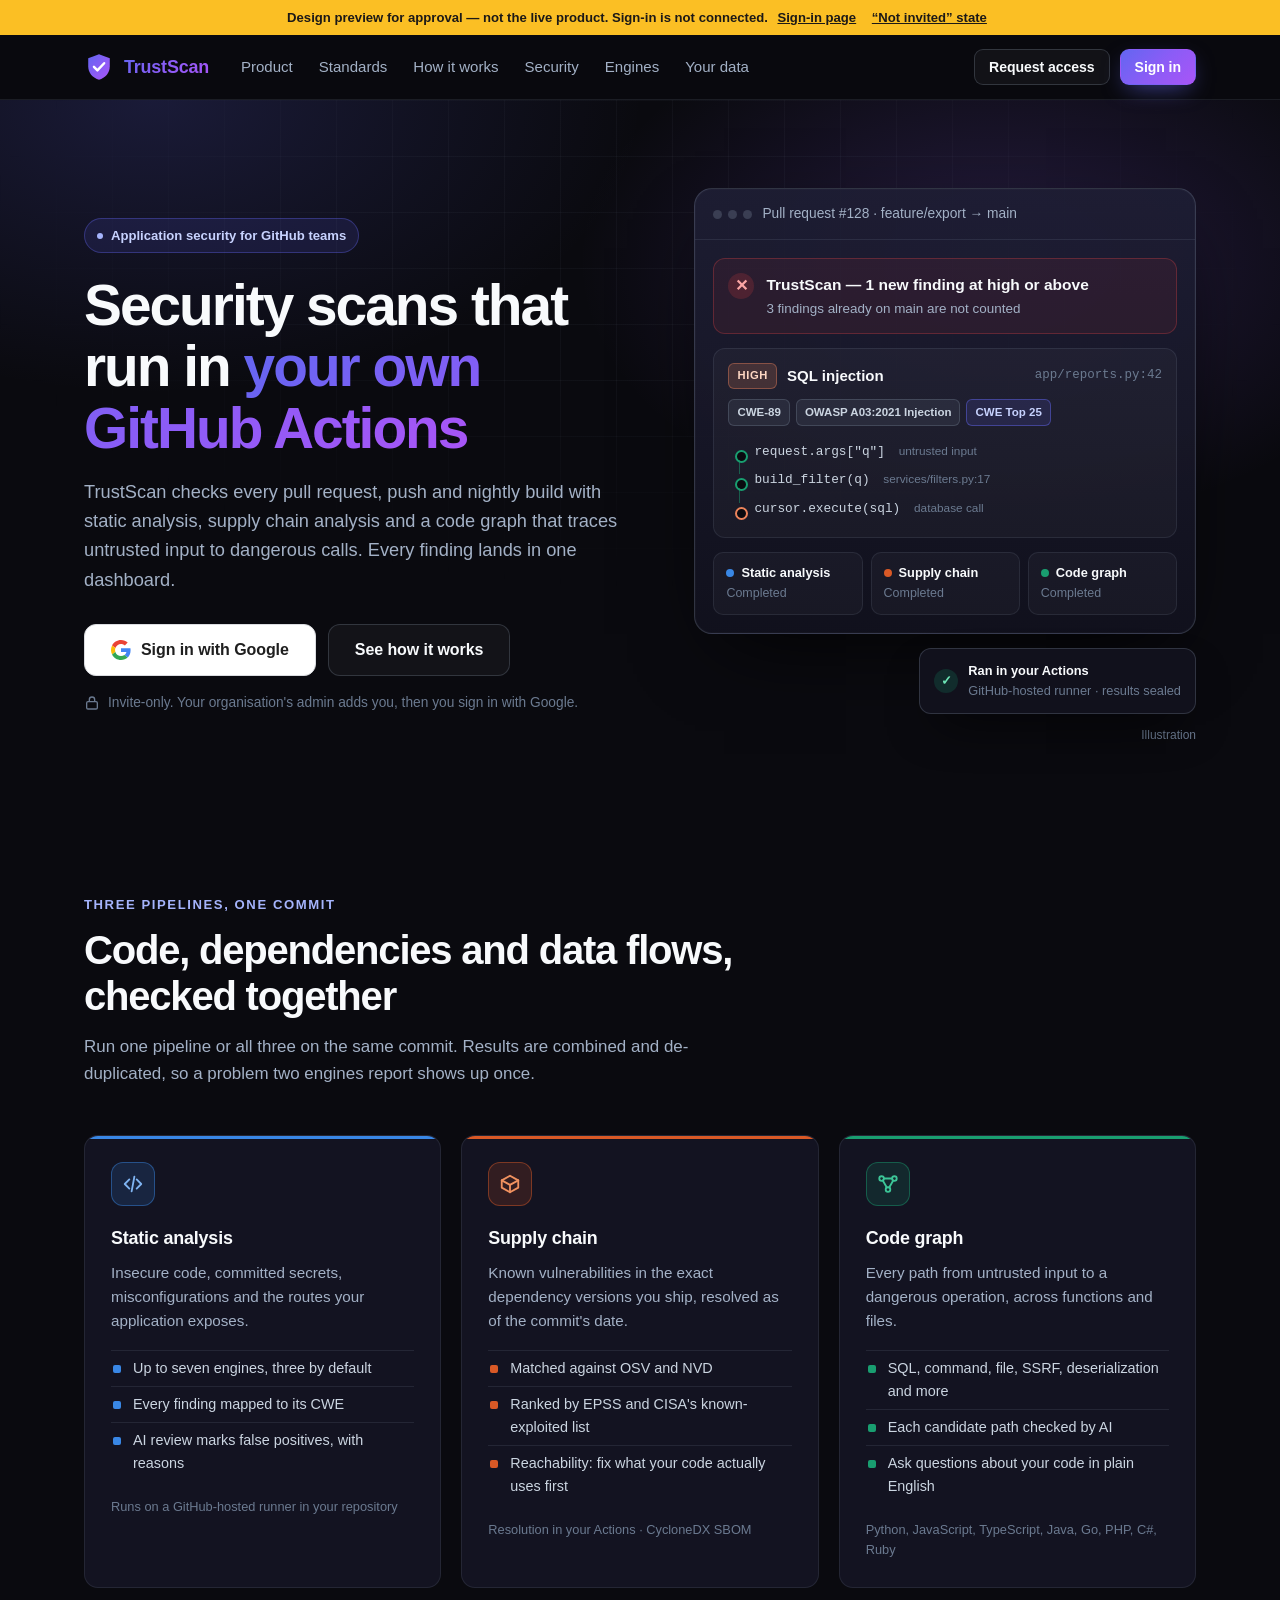
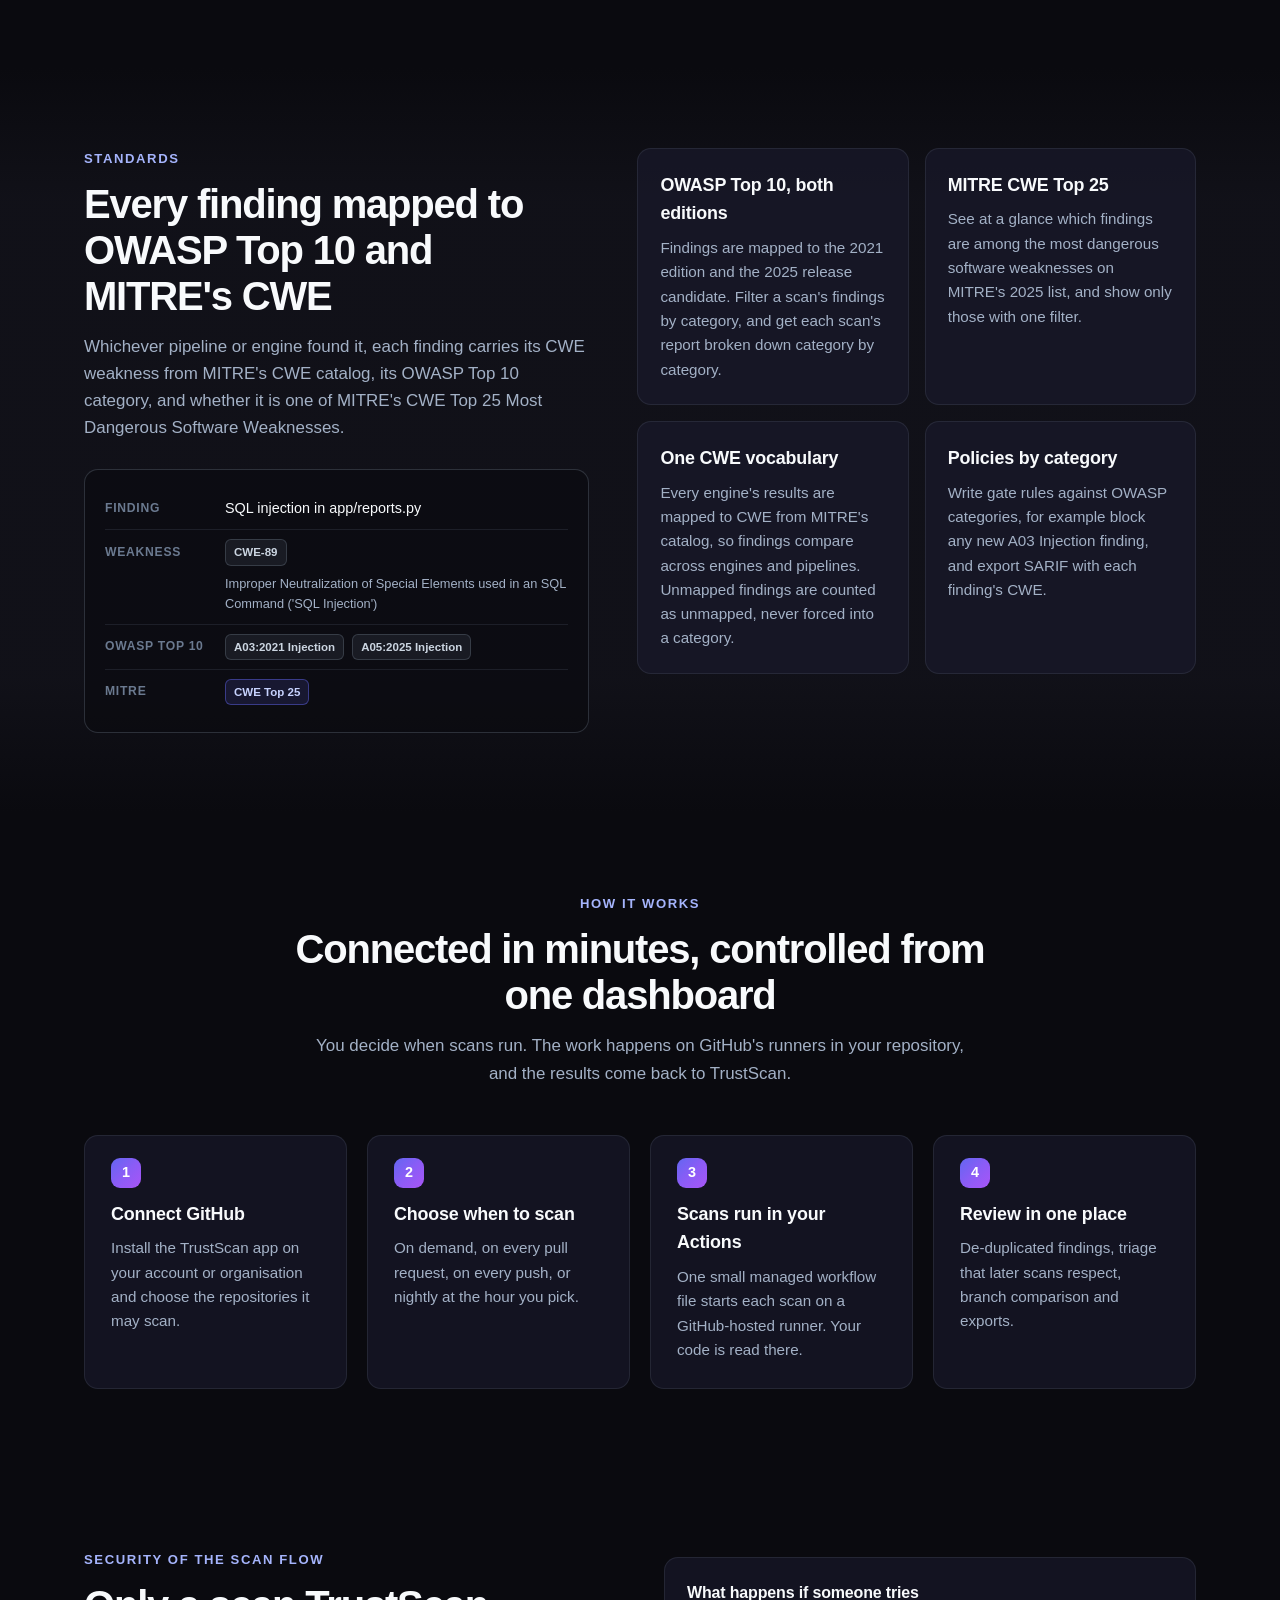
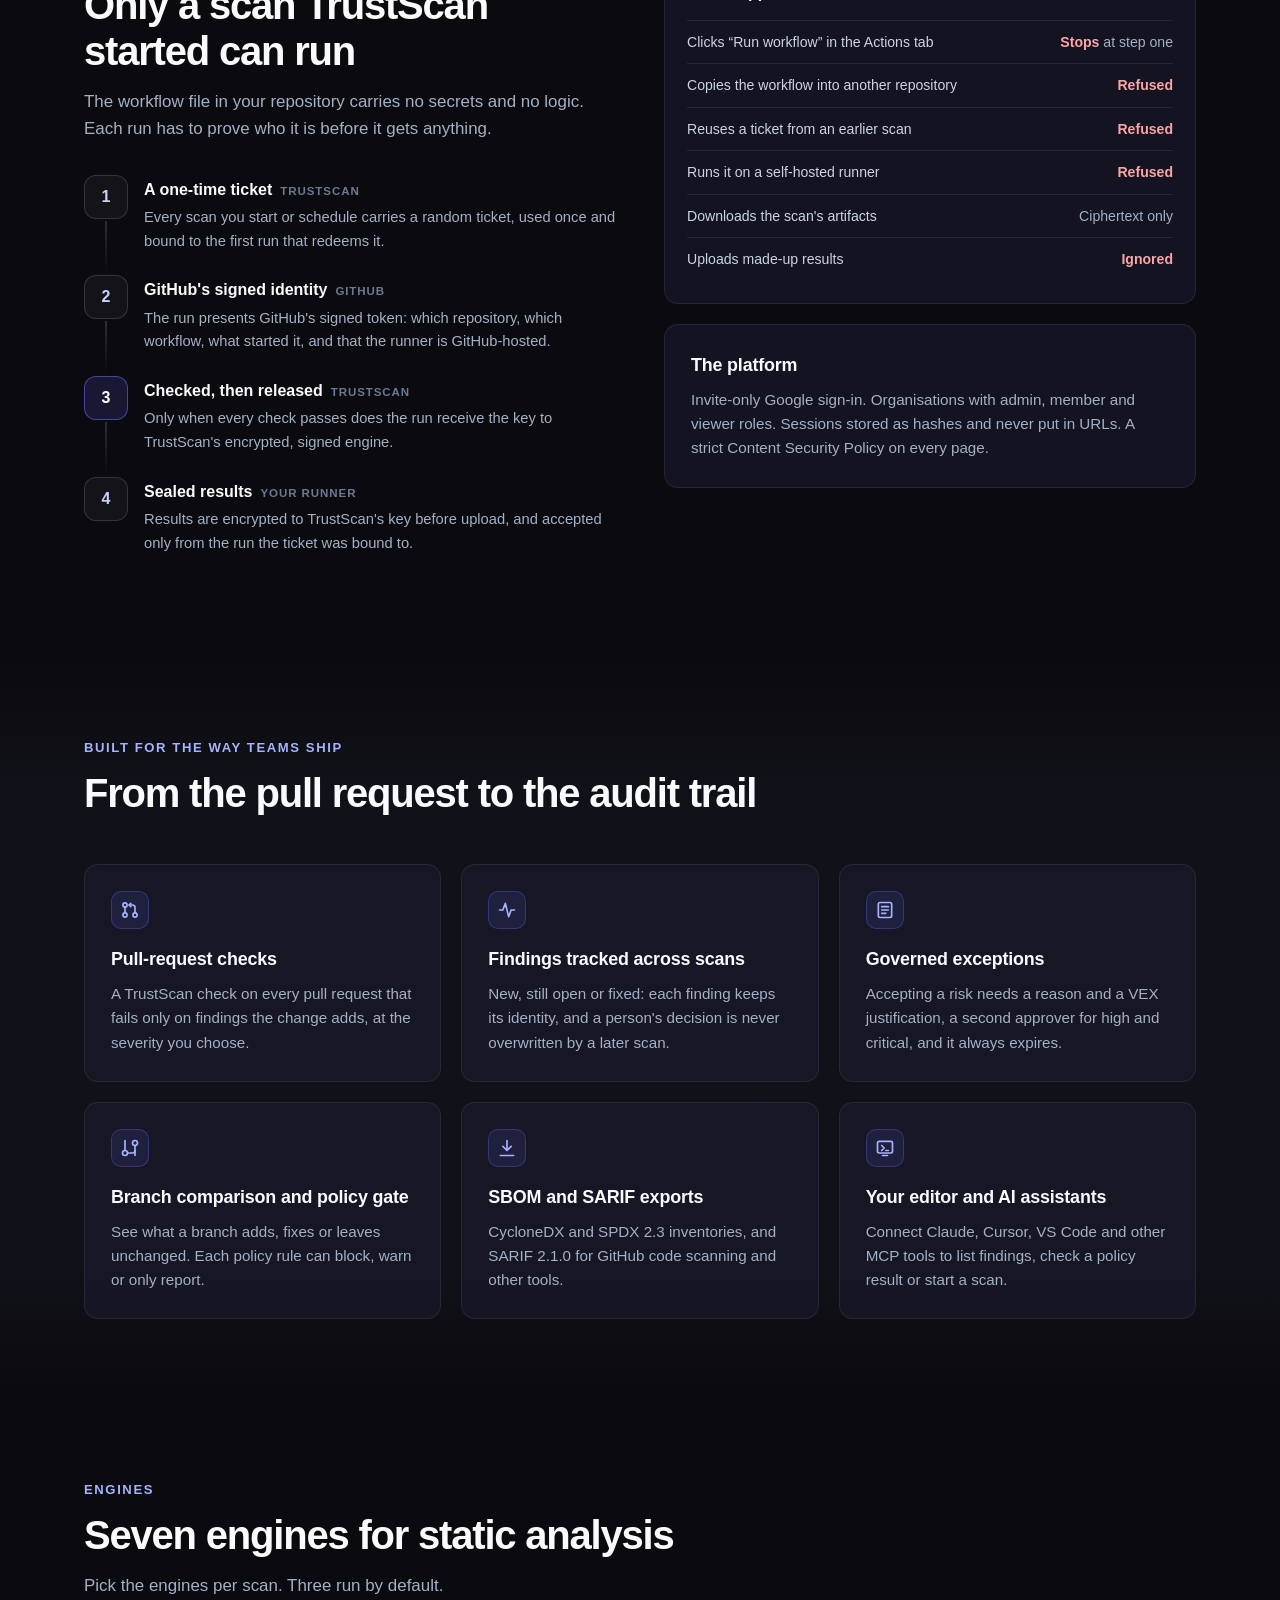
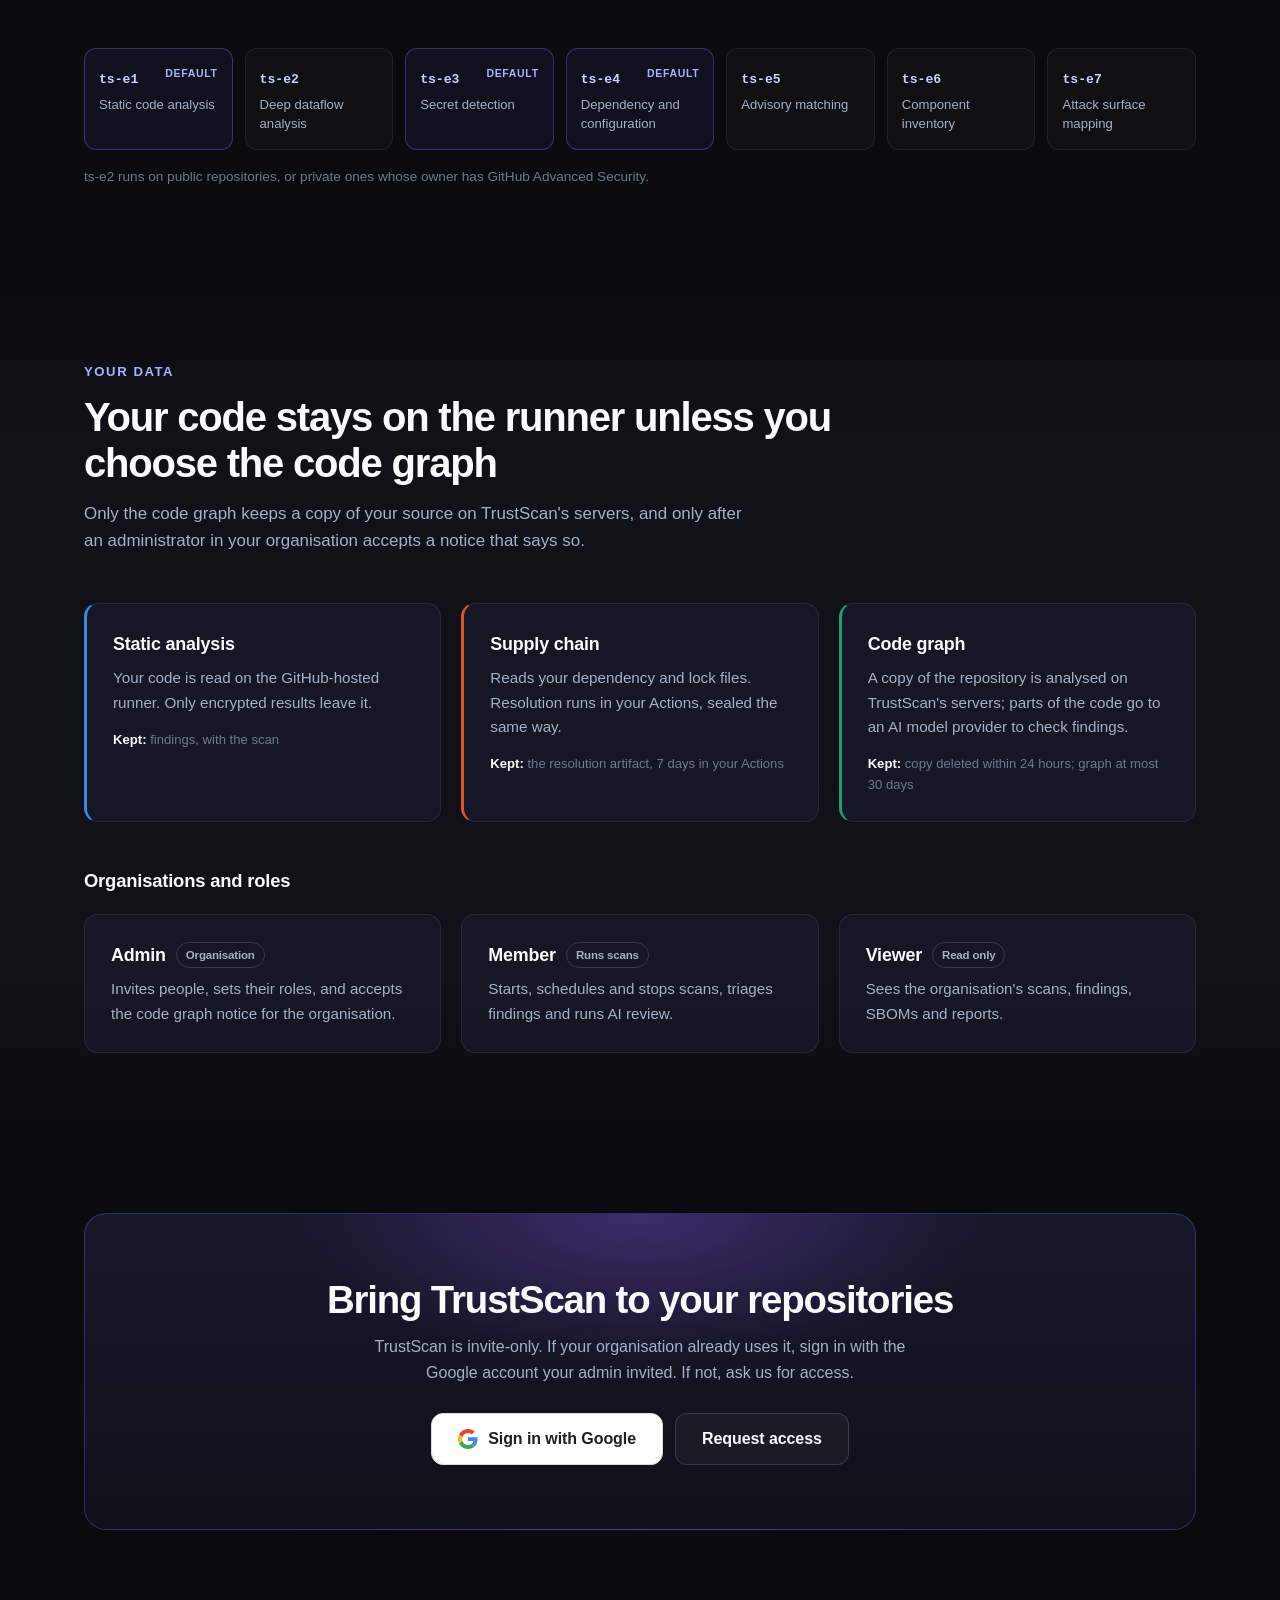
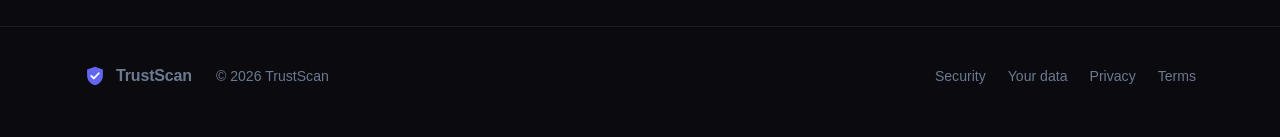
==== commit 85f8514c: "Add the Standards section: OWASP Top 10 and MITRE CWE Top 25 Co-Authored-By: Claude Opus 5.5 <norepl" ====
--- a/index.html
+++ b/index.html
@@ -22,6 +22,7 @@
     </a>
     <nav class="nav-links" aria-label="Sections">
       <a href="#pipelines">Product</a>
+      <a href="#standards">Standards</a>
       <a href="#how">How it works</a>
       <a href="#security">Security</a>
       <a href="#engines">Engines</a>
@@ -74,6 +75,7 @@
               <span class="finding-name">SQL injection</span>
               <span class="finding-loc">app/reports.py:42</span>
             </div>
+            <div class="tags"><span class="tag">CWE-89</span><span class="tag">OWASP A03:2021 Injection</span><span class="tag top">CWE Top 25</span></div>
             <ol class="trace">
               <li>request.args["q"] <span class="lbl">untrusted input</span></li>
               <li>build_filter(q) <span class="lbl">services/filters.py:17</span></li>
@@ -139,8 +141,31 @@
   </div>
 </section>
 
+<!-- ── Standards ────────────────────────────────────────────────────── -->
+<section class="section alt" id="standards">
+  <div class="page std-grid">
+    <div>
+      <div class="kicker">Standards</div>
+      <h2>Every finding mapped to OWASP Top 10 and MITRE's CWE</h2>
+      <p class="sub">Whichever pipeline or engine found it, each finding carries its CWE weakness from MITRE's CWE catalog, its OWASP Top 10 category, and whether it is one of MITRE's CWE Top 25 Most Dangerous Software Weaknesses.</p>
+      <div class="std-example" aria-label="Example of how a finding is tagged">
+        <div class="std-row"><span class="std-k">Finding</span><span>SQL injection in app/reports.py</span></div>
+        <div class="std-row"><span class="std-k">Weakness</span><span class="tag">CWE-89</span><span class="std-v">Improper Neutralization of Special Elements used in an SQL Command ('SQL Injection')</span></div>
+        <div class="std-row"><span class="std-k">OWASP Top 10</span><span class="tag">A03:2021 Injection</span><span class="tag">A05:2025 Injection</span></div>
+        <div class="std-row"><span class="std-k">MITRE</span><span class="tag top">CWE Top 25</span></div>
+      </div>
+    </div>
+    <div class="std-cards">
+      <article class="card"><h3>OWASP Top 10, both editions</h3><p>Findings are mapped to the 2021 edition and the 2025 release candidate. Filter a scan's findings by category, and get each scan's report broken down category by category.</p></article>
+      <article class="card"><h3>MITRE CWE Top 25</h3><p>See at a glance which findings are among the most dangerous software weaknesses on MITRE's 2025 list, and show only those with one filter.</p></article>
+      <article class="card"><h3>One CWE vocabulary</h3><p>Every engine's results are mapped to CWE from MITRE's catalog, so findings compare across engines and pipelines. Unmapped findings are counted as unmapped, never forced into a category.</p></article>
+      <article class="card"><h3>Policies by category</h3><p>Write gate rules against OWASP categories, for example block any new A03 Injection finding, and export SARIF with each finding's CWE.</p></article>
+    </div>
+  </div>
+</section>
+
 <!-- ── How it works ─────────────────────────────────────────────────── -->
-<section class="section alt" id="how">
+<section class="section" id="how">
   <div class="page">
     <div class="head center">
       <div class="kicker">How it works</div>
--- a/styles.css
+++ b/styles.css
@@ -178,6 +178,21 @@
 .card h3 { margin: 0 0 8px; font-size: 1.12rem; letter-spacing: -0.01em; }
 .card p { margin: 0; color: var(--text-secondary); font-size: 0.95rem; }
 
+/* Finding tags */
+.tags { display: flex; flex-wrap: wrap; gap: 6px; margin-top: 10px; }
+.tag { font-size: 0.72rem; font-weight: 650; padding: 3px 8px; border-radius: 6px; background: rgba(148, 163, 184, 0.1); border: 1px solid var(--border-strong); color: #cbd5e1; white-space: nowrap; }
+.tag.top { background: rgba(99, 102, 241, 0.14); border-color: rgba(99, 102, 241, 0.45); color: #c7d2fe; }
+
+/* Standards */
+.std-grid { display: grid; grid-template-columns: 0.95fr 1.05fr; gap: 48px; align-items: start; }
+.std-example { margin-top: 28px; padding: 18px 20px; border-radius: var(--radius); background: rgba(10, 10, 15, 0.6); border: 1px solid var(--border-strong); }
+.std-row { display: flex; flex-wrap: wrap; align-items: center; gap: 8px; padding: 9px 0; font-size: 0.9rem; }
+.std-row + .std-row { border-top: 1px solid var(--border); }
+.std-k { width: 112px; flex: none; font-size: 0.76rem; font-weight: 700; letter-spacing: 0.06em; text-transform: uppercase; color: var(--text-muted); }
+.std-v { flex-basis: 100%; padding-left: 120px; font-size: 0.8rem; color: var(--text-secondary); }
+.std-cards { display: grid; grid-template-columns: 1fr 1fr; gap: 16px; }
+.std-cards .card { padding: 22px; }
+
 /* Pipelines */
 .pipes { display: grid; grid-template-columns: repeat(3, 1fr); gap: 20px; }
 .pipe { position: relative; overflow: hidden; }
@@ -299,7 +314,7 @@
   .mock-float { margin-left: 0; }
   .pipes, .features, .data, .roles { grid-template-columns: 1fr 1fr; }
   .steps { grid-template-columns: 1fr 1fr; }
-  .sec-grid { grid-template-columns: 1fr; gap: 32px; }
+  .sec-grid, .std-grid { grid-template-columns: 1fr; gap: 32px; }
 }
 @media (max-width: 760px) {
   .nav-links { display: none; }
@@ -308,6 +323,9 @@
   .pipes, .features, .data, .roles, .steps { grid-template-columns: 1fr; }
   .engines { grid-template-columns: 1fr 1fr; }
   .runs { grid-template-columns: 1fr; }
+  .std-cards { grid-template-columns: 1fr; }
+  .std-k { width: 100%; }
+  .std-v { padding-left: 0; }
   .finding-loc { margin-left: 0; width: 100%; }
   .blocked td:last-child { white-space: normal; }
   .footer nav { margin-left: 0; }
